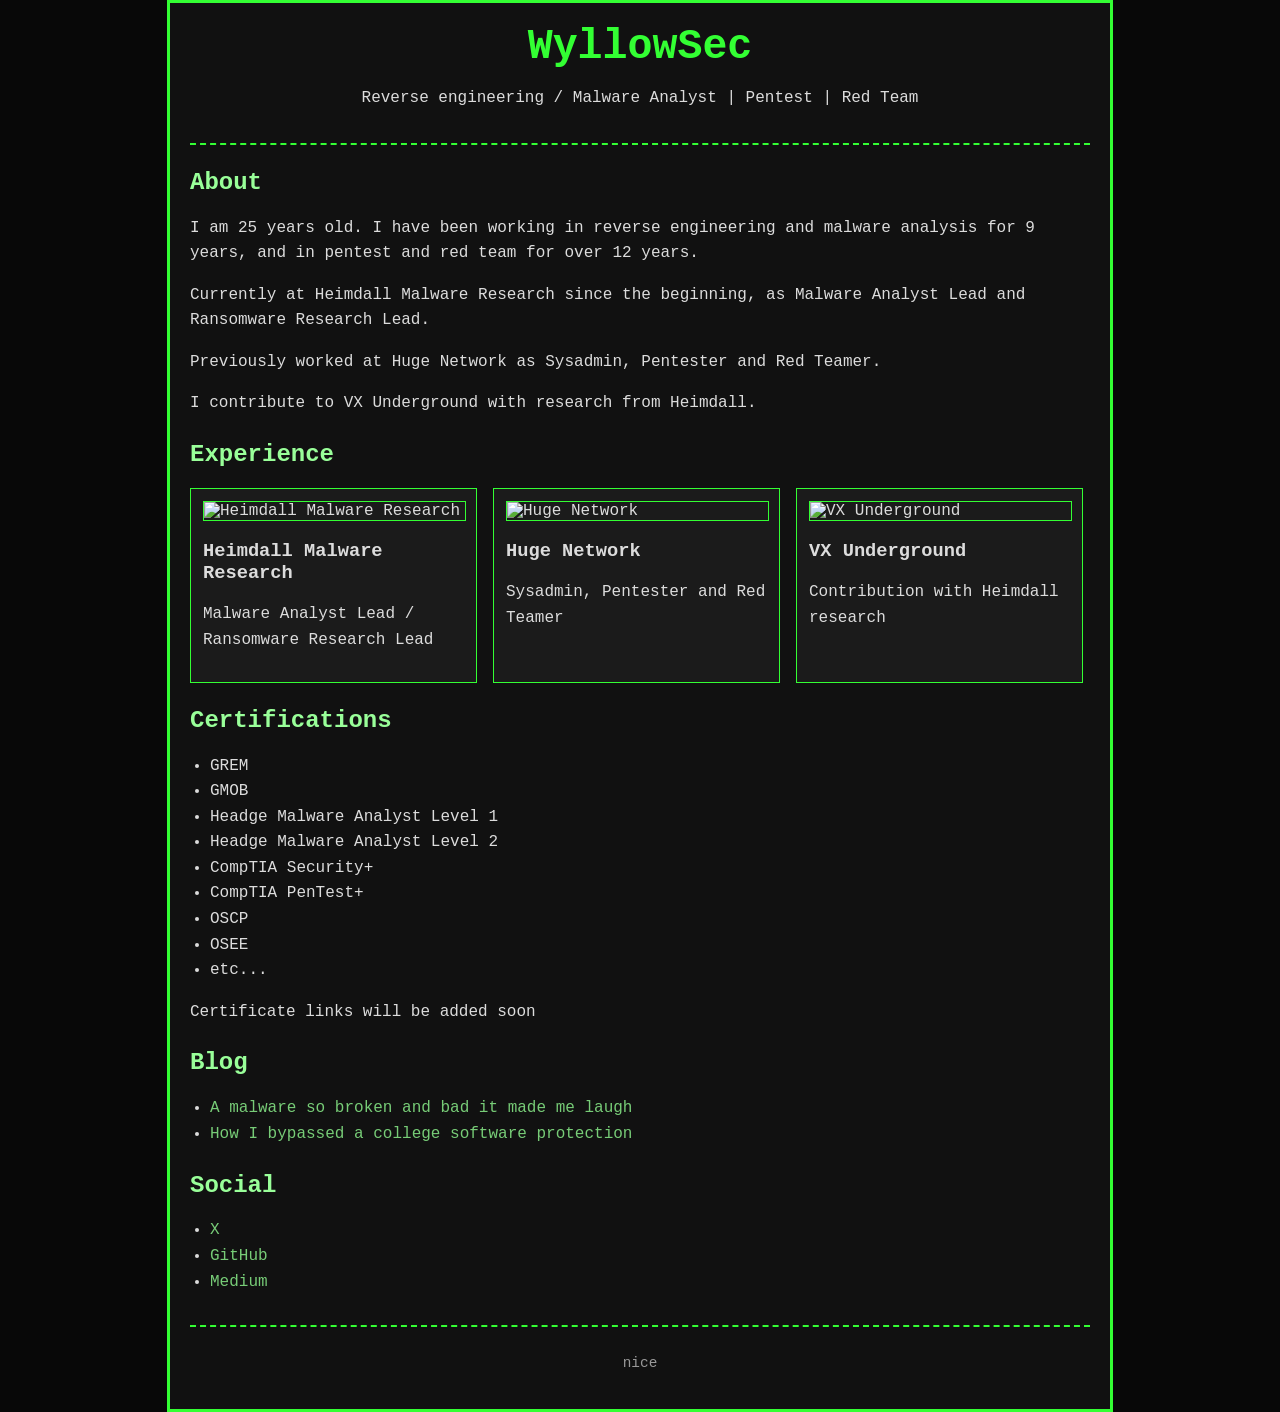
==== index.html @ 4fec46ba "Add files via upload" ====
<!DOCTYPE html>
<html lang="en">
<head>
    <meta charset="UTF-8" />
    <meta name="viewport" content="width=device-width, initial-scale=1.0" />
    <title>Portfolio - WyllowSec</title>
    <link rel="stylesheet" href="styles.css" />
</head>
<body>
    <div class="container">
        <header>
            <h1>WyllowSec</h1>
            <p>Reverse engineering / Malware Analyst | Pentest | Red Team</p>
        </header>

        <section class="intro">
            <h2>About</h2>
            <p>I am 25 years old. I have been working in reverse engineering and malware analysis for 9 years, and in pentest and red team for over 12 years.</p>
            <p>Currently at Heimdall Malware Research since the beginning, as Malware Analyst Lead and Ransomware Research Lead.</p>
            <p>Previously worked at Huge Network as Sysadmin, Pentester and Red Teamer.</p>
            <p>I contribute to VX Underground with research from Heimdall.</p>
        </section>

        <section class="experience">
            <h2>Experience</h2>
            <div class="cards">
                <article class="card">
                    <img src="https://i.ibb.co/TxMYXjYB/heimdal.png" alt="Heimdall Malware Research" />
                    <h3>Heimdall Malware Research</h3>
                    <p>Malware Analyst Lead / Ransomware Research Lead</p>
                </article>
                <article class="card">
                    <img src="https://imgs.search.brave.com/eWrabBYSRP9hvvOHbtZGZFzuZFmrSivVxkWpBq0qUT8/rs:fit:500:0:1:0/g:ce/aHR0cHM6Ly9yYWlj/aHUtdXBsb2Fkcy5z/My5hbWF6b25hd3Mu/Y29tL2xvZ29faHVn/ZS1uZXR3b3Jrc19K/RnRpQmUucG5n" alt="Huge Network" />
                    <h3>Huge Network</h3>
                    <p>Sysadmin, Pentester and Red Teamer</p>
                </article>
                <article class="card">
                    <img src="https://imgs.search.brave.com/GesriZZYu013Le1vkBZvC7nMUQx1jyIfSxipEc4Wh6g/rs:fit:0:180:1:0/g:ce/aHR0cHM6Ly9ibG9n/YXBwLmJpdGRlZmVu/ZGVyLmNvbS9ob3Rm/b3JzZWN1cml0eS9j/b250ZW50L2ltYWdl/cy9zaXplL3c2MDAv/MjAyMy8xMS8xNTAw/eDUwMC5qcGc" alt="VX Underground" />
                    <h3>VX Underground</h3>
                    <p>Contribution with Heimdall research</p>
                </article>
            </div>
        </section>

        <section class="certificates">
            <h2>Certifications</h2>
            <ul>
                <li>GREM </li>
                <li>GMOB</li>
                <li>Headge Malware Analyst Level 1</li>
                <li>Headge Malware Analyst Level 2</li>
                <li>CompTIA Security+</li>
                <li>CompTIA PenTest+</li>
                <li>OSCP</li>
                <li>OSEE</li>
                <li>etc...</li>
            </ul>
            <p>Certificate links will be added soon</p>
        </section>

        <section class="blog">
            <h2>Blog</h2>
            <ul>
                <li><a href="https://medium.com/@wyllowsec/a-malware-so-broken-and-bad-it-made-me-laugh-article-7c6fee120217" target="_blank">A malware so broken and bad it made me laugh</a></li>
                <li><a href="https://medium.com/@wyllowsec/como-eu-burlei-a-prote%C3%A7%C3%A3o-de-um-software-da-faculdade-isso-d63ab3469d3c" target="_blank">How I bypassed a college software protection</a></li>
            </ul>
        </section>

        <section class="social">
            <h2>Social</h2>
            <ul>
                <li><a href="https://x.com/wyllowSec" target="_blank">X</a></li>
                <li><a href="https://github.com/wyllowSec" target="_blank">GitHub</a></li>
                <li><a href="https://medium.com/@wyllowsec" target="_blank">Medium</a></li>
            </ul>
        </section>

        <footer>
            <p>nice</p>
        </footer>
    </div>
</body>
</html>
---- styles.css ----
body {
    margin: 0;
    font-family: "Courier New", Courier, monospace;
    background: #080808;
    color: #dcdcdc;
}

.container {
    max-width: 900px;
    margin: 0 auto;
    padding: 20px;
    border: 3px solid #33ff33;
    background: #111;
}

header {
    text-align: center;
    border-bottom: 2px dashed #33ff33;
    padding-bottom: 15px;
    margin-bottom: 20px;
}

h1 {
    margin: 0;
    color: #33ff33;
    font-size: 2.6rem;
}

h2 {
    color: #99ff99;
    margin-top: 1.5rem;
}

p, li {
    line-height: 1.6;
}

.cards {
    display: flex;
    flex-wrap: wrap;
    gap: 16px;
    margin-top: 12px;
}

.card {
    background: #1b1b1b;
    border: 1px solid #33ff33;
    padding: 12px;
    width: calc(33% - 10px);
    box-sizing: border-box;
}

.card img {
    width: 100%;
    display: block;
    margin-bottom: 10px;
    border: 1px solid #33ff33;
}

ul {
    padding-left: 20px;
}

a {
    color: #77cc77;
    text-decoration: none;
}

a:hover {
    text-decoration: underline;
}

footer {
    margin-top: 30px;
    border-top: 2px dashed #33ff33;
    padding-top: 10px;
    text-align: center;
    font-size: 0.9rem;
    color: #999;
}

@media (max-width: 760px) {
    .cards {
        flex-direction: column;
    }

    .card {
        width: 100%;
    }
}
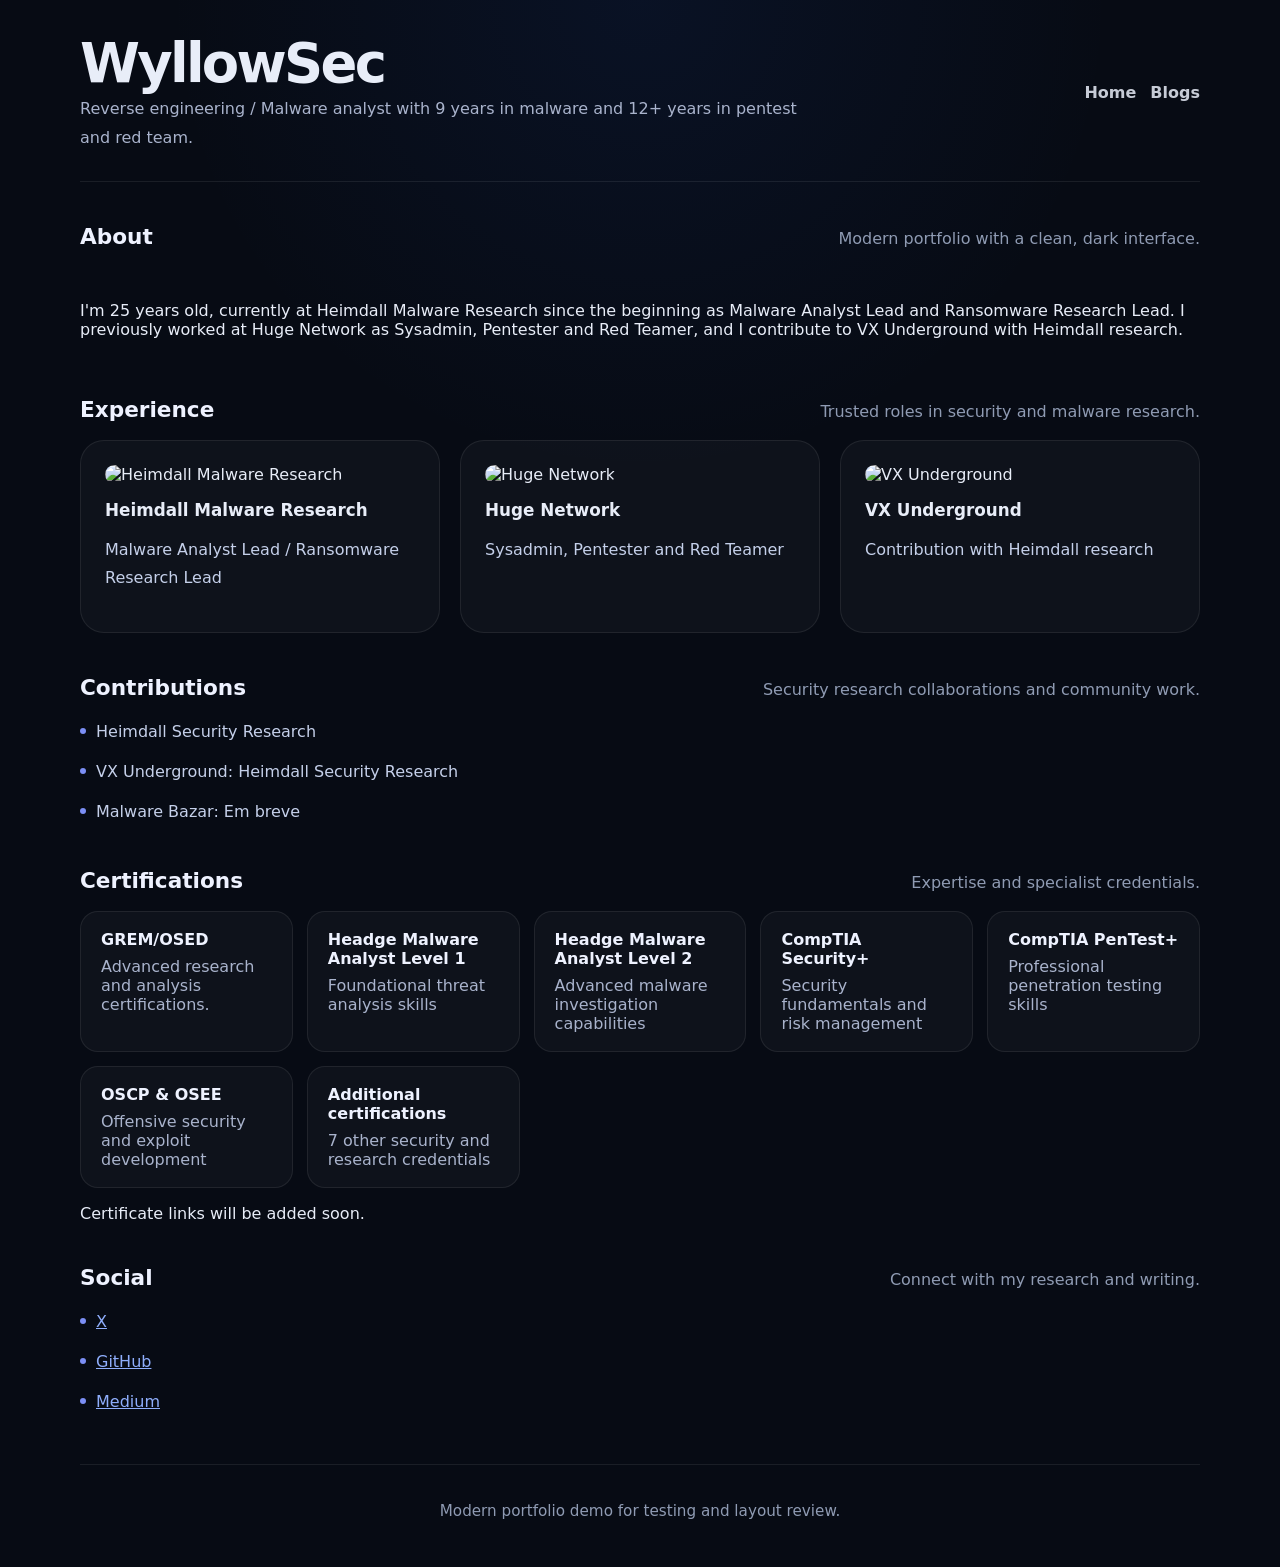
==== commit 7068b03f: "Add files via upload" ====
--- a/index.html
+++ b/index.html
@@ -9,20 +9,29 @@
 <body>
     <div class="container">
         <header>
-            <h1>WyllowSec</h1>
-            <p>Reverse engineering / Malware Analyst | Pentest | Red Team</p>
+            <div>
+                <h1>WyllowSec</h1>
+                <p>Reverse engineering / Malware analyst with 9 years in malware and 12+ years in pentest and red team.</p>
+            </div>
+            <nav class="nav">
+                <a href="index.html">Home</a>
+                <a href="blogs.html">Blogs</a>
+            </nav>
         </header>
 
-        <section class="intro">
-            <h2>About</h2>
-            <p>I am 25 years old. I have been working in reverse engineering and malware analysis for 9 years, and in pentest and red team for over 12 years.</p>
-            <p>Currently at Heimdall Malware Research since the beginning, as Malware Analyst Lead and Ransomware Research Lead.</p>
-            <p>Previously worked at Huge Network as Sysadmin, Pentester and Red Teamer.</p>
-            <p>I contribute to VX Underground with research from Heimdall.</p>
+        <section class="hero">
+            <div class="section-title">
+                <h2>About</h2>
+                <p>Modern portfolio with a clean, dark interface.</p>
+            </div>
+            <p>I'm 25 years old, currently at Heimdall Malware Research since the beginning as Malware Analyst Lead and Ransomware Research Lead. I previously worked at Huge Network as Sysadmin, Pentester and Red Teamer, and I contribute to VX Underground with Heimdall research.</p>
         </section>
 
         <section class="experience">
-            <h2>Experience</h2>
+            <div class="section-title">
+                <h2>Experience</h2>
+                <p>Trusted roles in security and malware research.</p>
+            </div>
             <div class="cards">
                 <article class="card">
                     <img src="https://i.ibb.co/TxMYXjYB/heimdal.png" alt="Heimdall Malware Research" />
@@ -42,32 +51,61 @@
             </div>
         </section>
 
-        <section class="certificates">
-            <h2>Certifications</h2>
+        <section class="contributions">
+            <div class="section-title">
+                <h2>Contributions</h2>
+                <p>Security research collaborations and community work.</p>
+            </div>
             <ul>
-                <li>GREM </li>
-                <li>GMOB</li>
-                <li>Headge Malware Analyst Level 1</li>
-                <li>Headge Malware Analyst Level 2</li>
-                <li>CompTIA Security+</li>
-                <li>CompTIA PenTest+</li>
-                <li>OSCP</li>
-                <li>OSEE</li>
-                <li>etc...</li>
-            </ul>
-            <p>Certificate links will be added soon</p>
-        </section>
-
-        <section class="blog">
-            <h2>Blog</h2>
-            <ul>
-                <li><a href="https://medium.com/@wyllowsec/a-malware-so-broken-and-bad-it-made-me-laugh-article-7c6fee120217" target="_blank">A malware so broken and bad it made me laugh</a></li>
-                <li><a href="https://medium.com/@wyllowsec/como-eu-burlei-a-prote%C3%A7%C3%A3o-de-um-software-da-faculdade-isso-d63ab3469d3c" target="_blank">How I bypassed a college software protection</a></li>
+                <li>Heimdall Security Research</li>
+                <li>VX Underground: Heimdall Security Research</li>
+                <li>Malware Bazar: Em breve</li>
             </ul>
         </section>
 
+        <section class="certificates">
+            <div class="section-title">
+                <h2>Certifications</h2>
+                <p>Expertise and specialist credentials.</p>
+            </div>
+            <div class="badges">
+                <div class="badge">
+                    <strong> GREM/OSED </strong>
+                    <span>Advanced research and analysis certifications.</span>
+                </div>
+                <div class="badge">
+                    <strong>Headge Malware Analyst Level 1</strong>
+                    <span>Foundational threat analysis skills</span>
+                </div>
+                <div class="badge">
+                    <strong>Headge Malware Analyst Level 2</strong>
+                    <span>Advanced malware investigation capabilities</span>
+                </div>
+                <div class="badge">
+                    <strong>CompTIA Security+</strong>
+                    <span>Security fundamentals and risk management</span>
+                </div>
+                <div class="badge">
+                    <strong>CompTIA PenTest+</strong>
+                    <span>Professional penetration testing skills</span>
+                </div>
+                <div class="badge">
+                    <strong>OSCP &amp; OSEE</strong>
+                    <span>Offensive security and exploit development</span>
+                </div>
+                <div class="badge">
+                    <strong>Additional certifications</strong>
+                    <span>7 other security and research credentials</span>
+                </div>
+            </div>
+            <p>Certificate links will be added soon.</p>
+        </section>
+
         <section class="social">
-            <h2>Social</h2>
+            <div class="section-title">
+                <h2>Social</h2>
+                <p>Connect with my research and writing.</p>
+            </div>
             <ul>
                 <li><a href="https://x.com/wyllowSec" target="_blank">X</a></li>
                 <li><a href="https://github.com/wyllowSec" target="_blank">GitHub</a></li>
@@ -76,7 +114,7 @@
         </section>
 
         <footer>
-            <p>nice</p>
+            <p>Modern portfolio demo for testing and layout review.</p>
         </footer>
     </div>
 </body>
--- a/styles.css
+++ b/styles.css
@@ -1,90 +1,234 @@
+* {
+    box-sizing: border-box;
+}
+
 body {
     margin: 0;
-    font-family: "Courier New", Courier, monospace;
-    background: #080808;
-    color: #dcdcdc;
+    min-height: 100vh;
+    font-family: Inter, ui-sans-serif, system-ui, -apple-system, BlinkMacSystemFont, "Segoe UI", sans-serif;
+    background: radial-gradient(circle at top, rgba(37, 99, 235, 0.08), transparent 28%), #070b14;
+    color: #e8edf8;
+}
+
+html {
+    scroll-behavior: smooth;
 }
 
 .container {
-    max-width: 900px;
+    width: min(1120px, calc(100% - 32px));
     margin: 0 auto;
-    padding: 20px;
-    border: 3px solid #33ff33;
-    background: #111;
+    padding: 32px 0;
 }
 
 header {
-    text-align: center;
-    border-bottom: 2px dashed #33ff33;
-    padding-bottom: 15px;
-    margin-bottom: 20px;
-}
-
-h1 {
-    margin: 0;
-    color: #33ff33;
-    font-size: 2.6rem;
-}
-
-h2 {
-    color: #99ff99;
-    margin-top: 1.5rem;
-}
-
-p, li {
-    line-height: 1.6;
-}
-
-.cards {
     display: flex;
     flex-wrap: wrap;
+    justify-content: space-between;
+    gap: 18px;
+    padding-bottom: 28px;
+    border-bottom: 1px solid rgba(255, 255, 255, 0.08);
+}
+
+header h1 {
+    margin: 0;
+    font-size: clamp(2.4rem, 5vw, 3.4rem);
+    letter-spacing: -0.05em;
+}
+
+header p {
+    margin: 0;
+    max-width: 720px;
+    color: #a9b3cc;
+    line-height: 1.8;
+}
+
+.nav {
+    display: flex;
+    flex-wrap: wrap;
+    gap: 14px;
+    align-items: center;
+}
+
+.nav a {
+    color: #e8edf8;
+    text-decoration: none;
+    font-weight: 600;
+    opacity: 0.85;
+    transition: opacity 0.2s ease;
+}
+
+.nav a:hover {
+    opacity: 1;
+}
+
+section {
+    margin-top: 42px;
+}
+
+.section-title {
+    display: flex;
+    align-items: baseline;
+    justify-content: space-between;
     gap: 16px;
-    margin-top: 12px;
+    margin-bottom: 18px;
+}
+
+.section-title h2 {
+    margin: 0;
+    font-size: 1.35rem;
+    color: #eef2ff;
+}
+
+.section-title p {
+    margin: 0;
+    color: #8f9bb3;
+}
+
+.hero {
+    display: grid;
+    gap: 18px;
+}
+
+.cards,
+.badges,
+.blog-list ul,
+.social ul,
+.contributions ul,
+.certificates ul {
+    margin: 0;
+    padding: 0;
+    list-style: none;
+}
+
+.cards {
+    display: grid;
+    gap: 20px;
+    grid-template-columns: repeat(auto-fit, minmax(250px, 1fr));
 }
 
 .card {
-    background: #1b1b1b;
-    border: 1px solid #33ff33;
-    padding: 12px;
-    width: calc(33% - 10px);
-    box-sizing: border-box;
+    background: rgba(255, 255, 255, 0.03);
+    border: 1px solid rgba(255, 255, 255, 0.08);
+    border-radius: 24px;
+    padding: 24px;
+    transition: transform 0.2s ease, border-color 0.2s ease, box-shadow 0.2s ease;
+}
+
+.card:hover {
+    transform: translateY(-2px);
+    border-color: rgba(255, 255, 255, 0.14);
+    box-shadow: 0 20px 60px rgba(0, 0, 0, 0.18);
 }
 
 .card img {
     width: 100%;
+    height: 140px;
+    object-fit: cover;
+    border-radius: 18px;
+    margin-bottom: 16px;
+}
+
+.card h3 {
+    margin: 0 0 10px;
+    font-size: 1.05rem;
+}
+
+.card p,
+.card li,
+.contributions li,
+.certificates li,
+.social li,
+.blog-list li {
+    color: #c5d0ea;
+    line-height: 1.75;
+}
+
+.contributions ul,
+.certificates ul,
+.blog-list ul,
+.social ul {
+    display: grid;
+    gap: 12px;
+}
+
+.contributions li,
+.certificates li,
+.social li,
+.blog-list li {
+    padding-left: 1rem;
+    position: relative;
+}
+
+.contributions li::before,
+.certificates li::before,
+.social li::before,
+.blog-list li::before {
+    content: "";
+    position: absolute;
+    left: 0;
+    top: 0.65rem;
+    width: 6px;
+    height: 6px;
+    border-radius: 50%;
+    background: #7c8ff5;
+}
+
+.badges {
+    display: grid;
+    gap: 14px;
+    grid-template-columns: repeat(auto-fit, minmax(200px, 1fr));
+}
+
+.badge {
+    background: rgba(255, 255, 255, 0.03);
+    border: 1px solid rgba(255, 255, 255, 0.08);
+    border-radius: 18px;
+    padding: 18px 20px;
+}
+
+.badge strong {
     display: block;
-    margin-bottom: 10px;
-    border: 1px solid #33ff33;
-}
-
-ul {
-    padding-left: 20px;
+    margin-bottom: 8px;
+    color: #eef2ff;
+}
+
+.badge span {
+    color: #a9b3cc;
 }
 
 a {
-    color: #77cc77;
-    text-decoration: none;
+    color: #8faefc;
 }
 
 a:hover {
     text-decoration: underline;
 }
 
+.blog-list a {
+    color: #c8daf9;
+}
+
+.blog-list a:hover {
+    color: #e0e9ff;
+}
+
 footer {
-    margin-top: 30px;
-    border-top: 2px dashed #33ff33;
-    padding-top: 10px;
+    margin-top: 48px;
+    padding-top: 22px;
+    border-top: 1px solid rgba(255, 255, 255, 0.08);
+    color: #8f9bb3;
     text-align: center;
-    font-size: 0.9rem;
-    color: #999;
-}
-
-@media (max-width: 760px) {
-    .cards {
+    font-size: 0.95rem;
+}
+
+@media (max-width: 720px) {
+    header {
+        justify-content: center;
+        text-align: center;
+    }
+
+    .section-title {
         flex-direction: column;
+        align-items: flex-start;
     }
-
-    .card {
-        width: 100%;
-    }
-}
+}
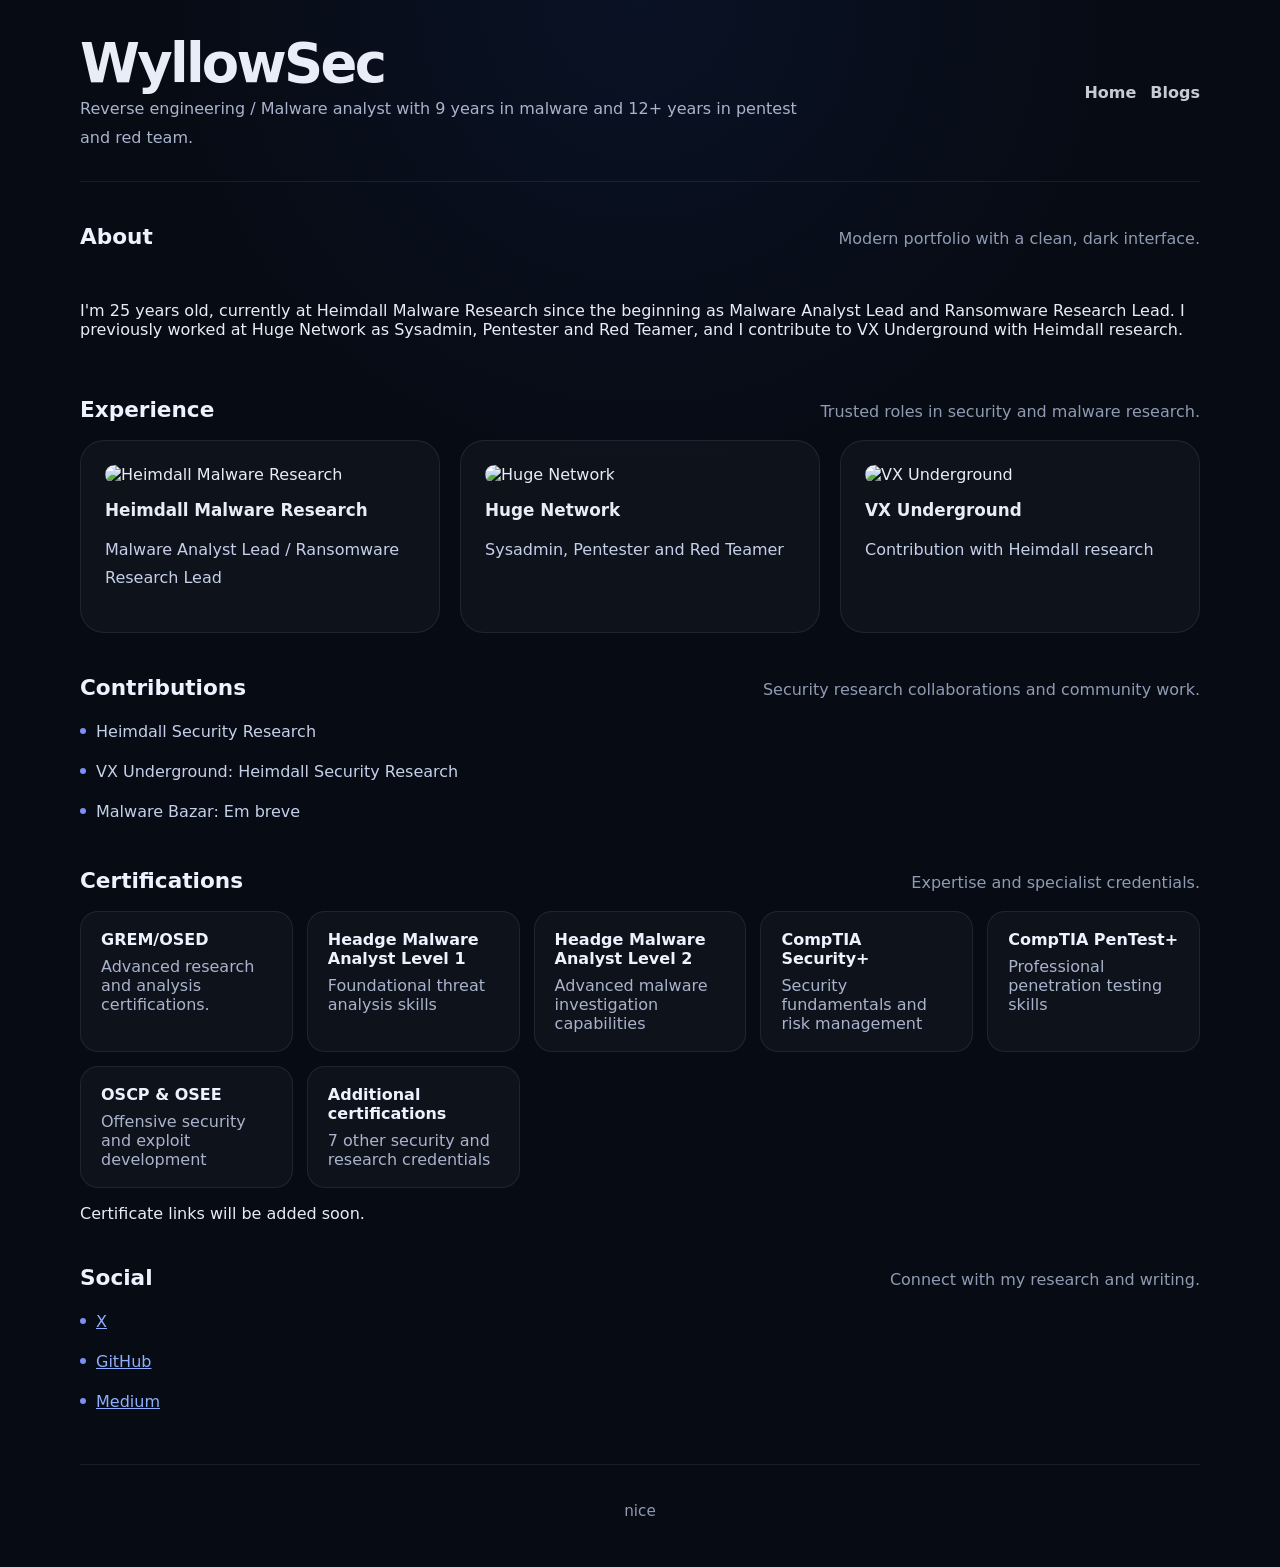
==== commit 13a36ac8: "Update index.html" ====
--- a/index.html
+++ b/index.html
@@ -114,7 +114,7 @@
         </section>
 
         <footer>
-            <p>Modern portfolio demo for testing and layout review.</p>
+            <p>nice</p>
         </footer>
     </div>
 </body>
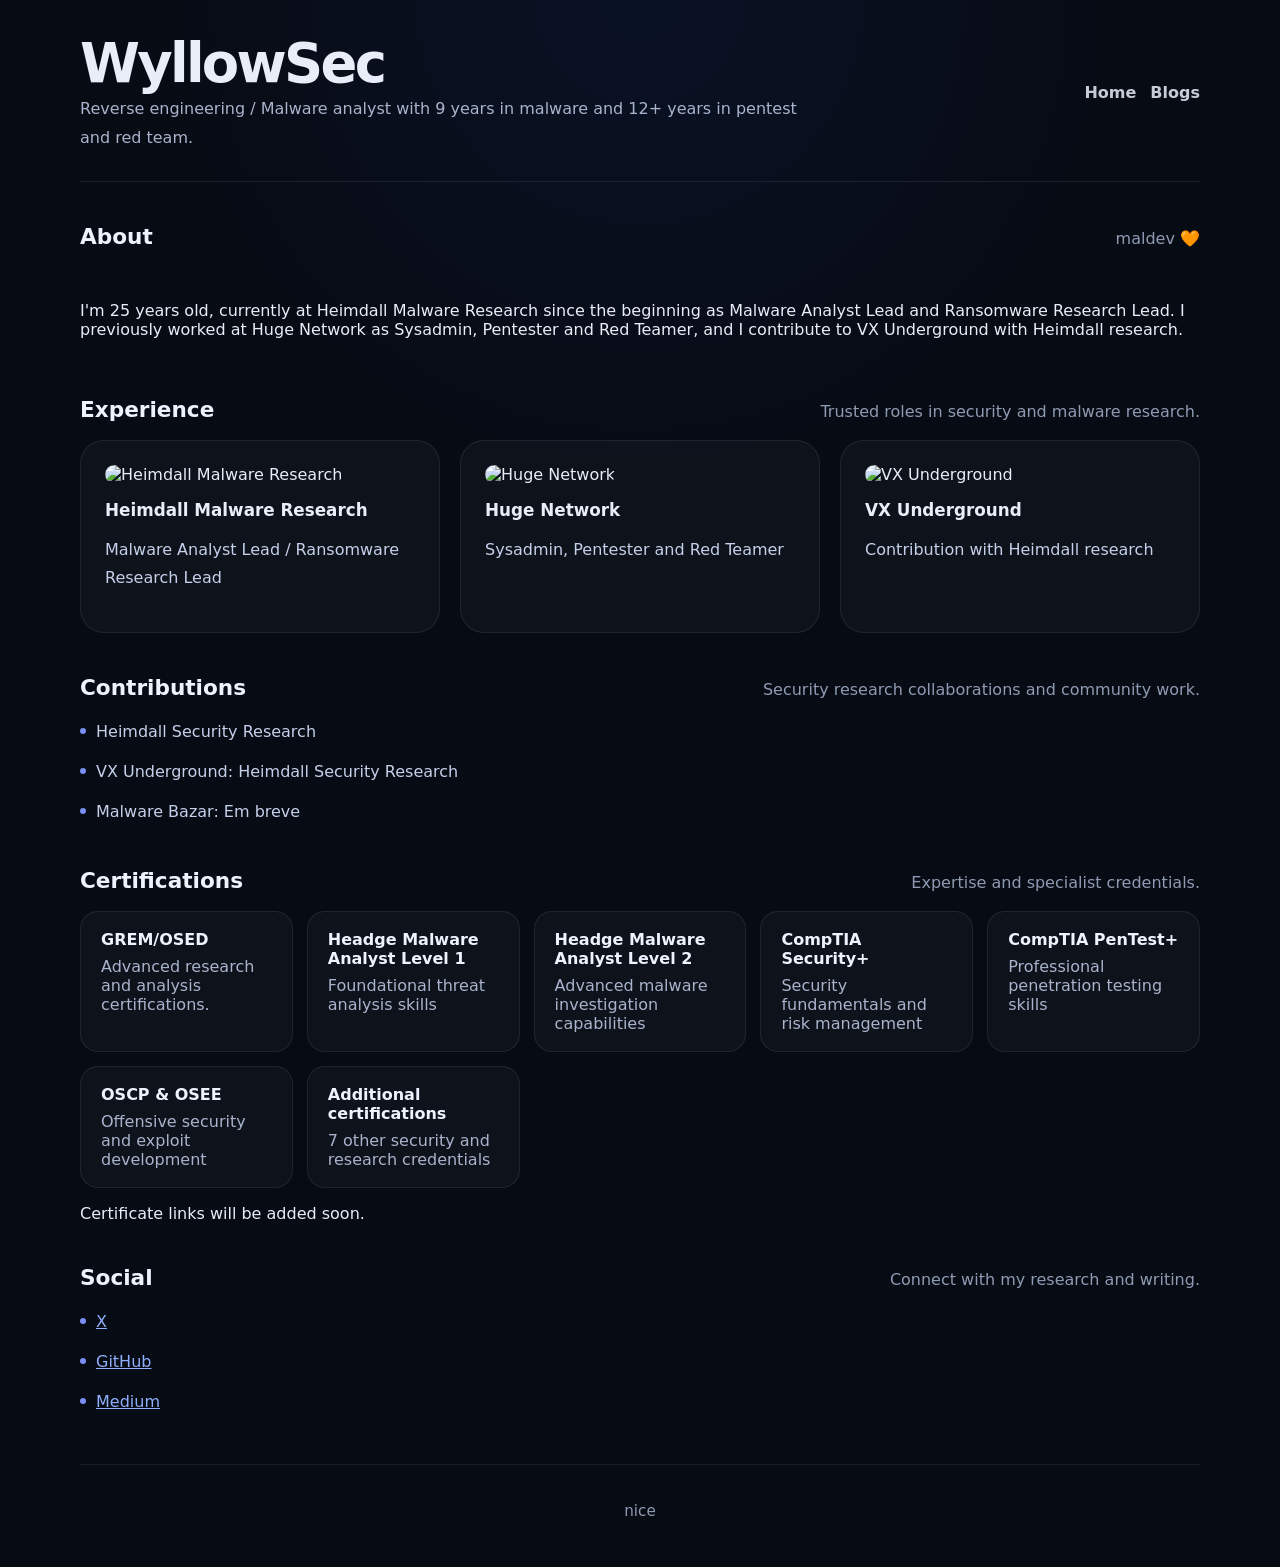
==== commit 01010541: "Update index.html" ====
--- a/index.html
+++ b/index.html
@@ -3,7 +3,7 @@
 <head>
     <meta charset="UTF-8" />
     <meta name="viewport" content="width=device-width, initial-scale=1.0" />
-    <title>Portfolio - WyllowSec</title>
+    <title>Portfolio WyllowSec</title>
     <link rel="stylesheet" href="styles.css" />
 </head>
 <body>
@@ -22,7 +22,7 @@
         <section class="hero">
             <div class="section-title">
                 <h2>About</h2>
-                <p>Modern portfolio with a clean, dark interface.</p>
+                <p>maldev 🧡</p>
             </div>
             <p>I'm 25 years old, currently at Heimdall Malware Research since the beginning as Malware Analyst Lead and Ransomware Research Lead. I previously worked at Huge Network as Sysadmin, Pentester and Red Teamer, and I contribute to VX Underground with Heimdall research.</p>
         </section>
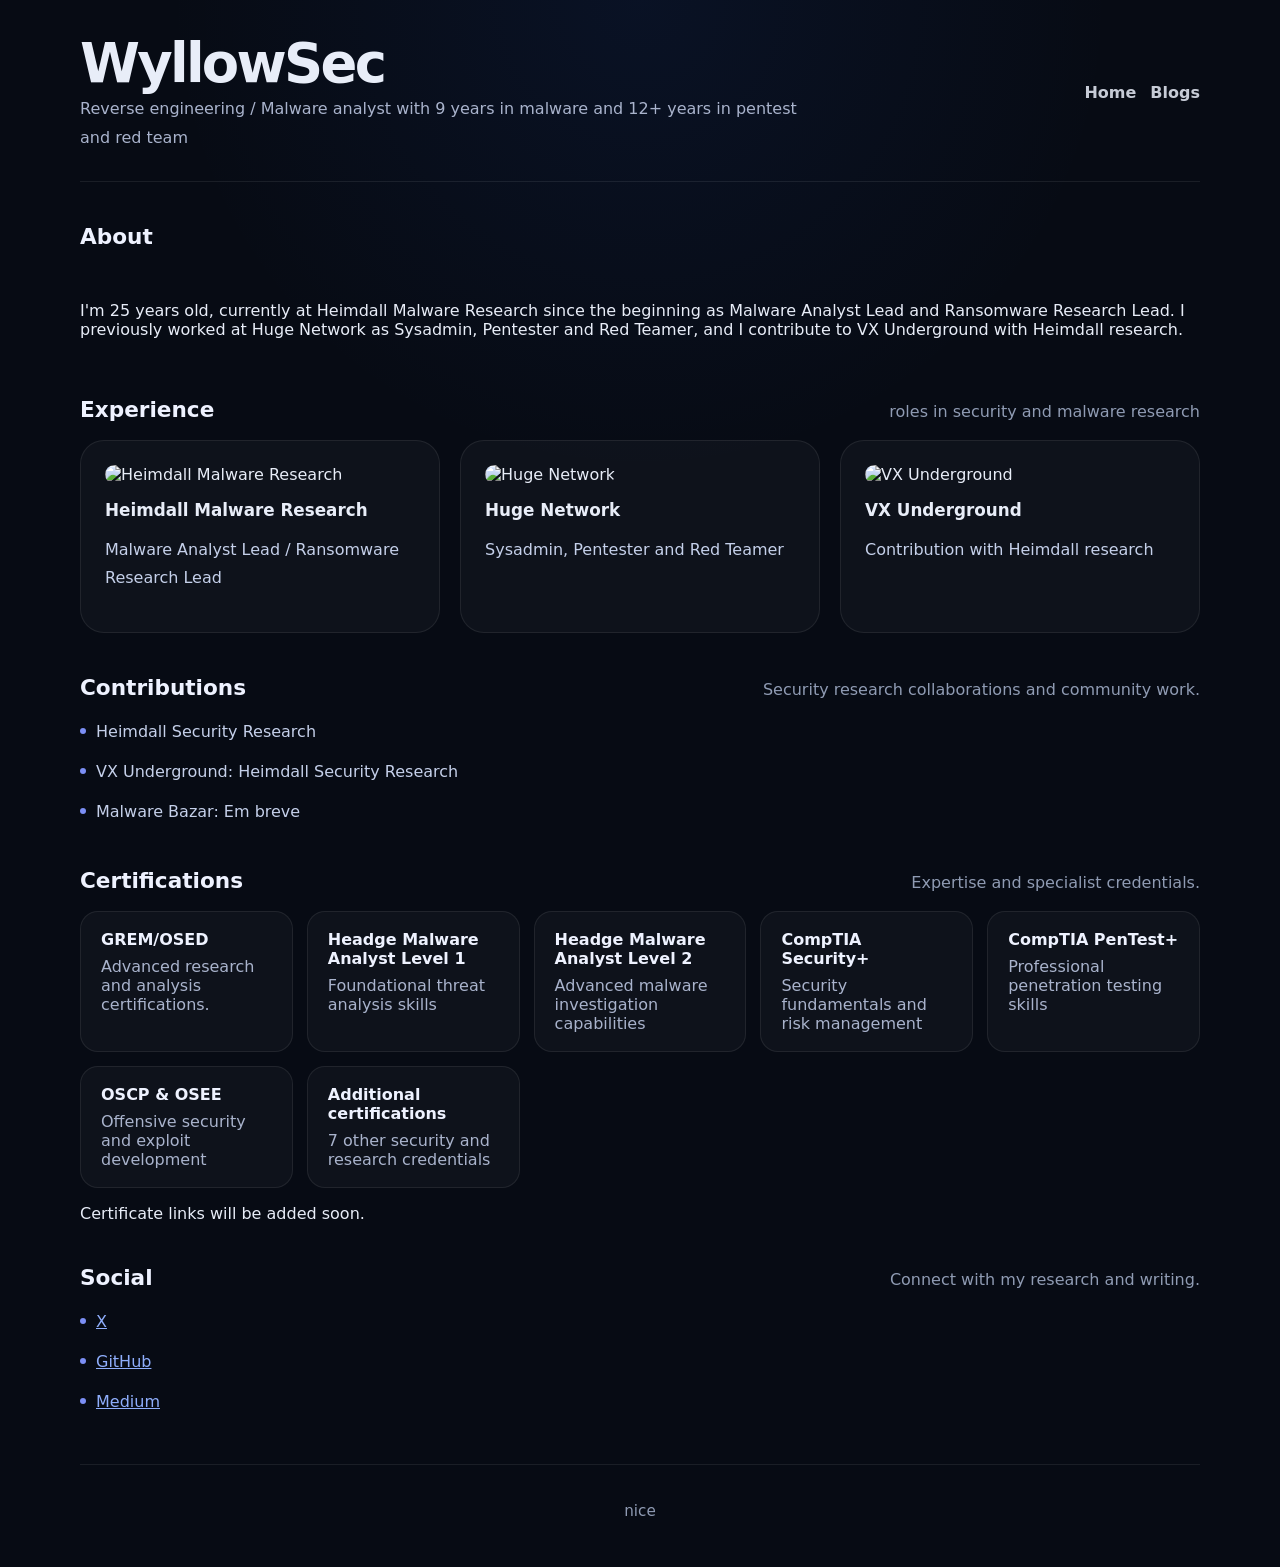
==== commit da6de371: "Update index.html" ====
--- a/index.html
+++ b/index.html
@@ -11,7 +11,7 @@
         <header>
             <div>
                 <h1>WyllowSec</h1>
-                <p>Reverse engineering / Malware analyst with 9 years in malware and 12+ years in pentest and red team.</p>
+                <p>Reverse engineering / Malware analyst with 9 years in malware and 12+ years in pentest and red team</p>
             </div>
             <nav class="nav">
                 <a href="index.html">Home</a>
@@ -22,7 +22,6 @@
         <section class="hero">
             <div class="section-title">
                 <h2>About</h2>
-                <p>maldev 🧡</p>
             </div>
             <p>I'm 25 years old, currently at Heimdall Malware Research since the beginning as Malware Analyst Lead and Ransomware Research Lead. I previously worked at Huge Network as Sysadmin, Pentester and Red Teamer, and I contribute to VX Underground with Heimdall research.</p>
         </section>
@@ -30,7 +29,7 @@
         <section class="experience">
             <div class="section-title">
                 <h2>Experience</h2>
-                <p>Trusted roles in security and malware research.</p>
+                <p>roles in security and malware research</p>
             </div>
             <div class="cards">
                 <article class="card">
